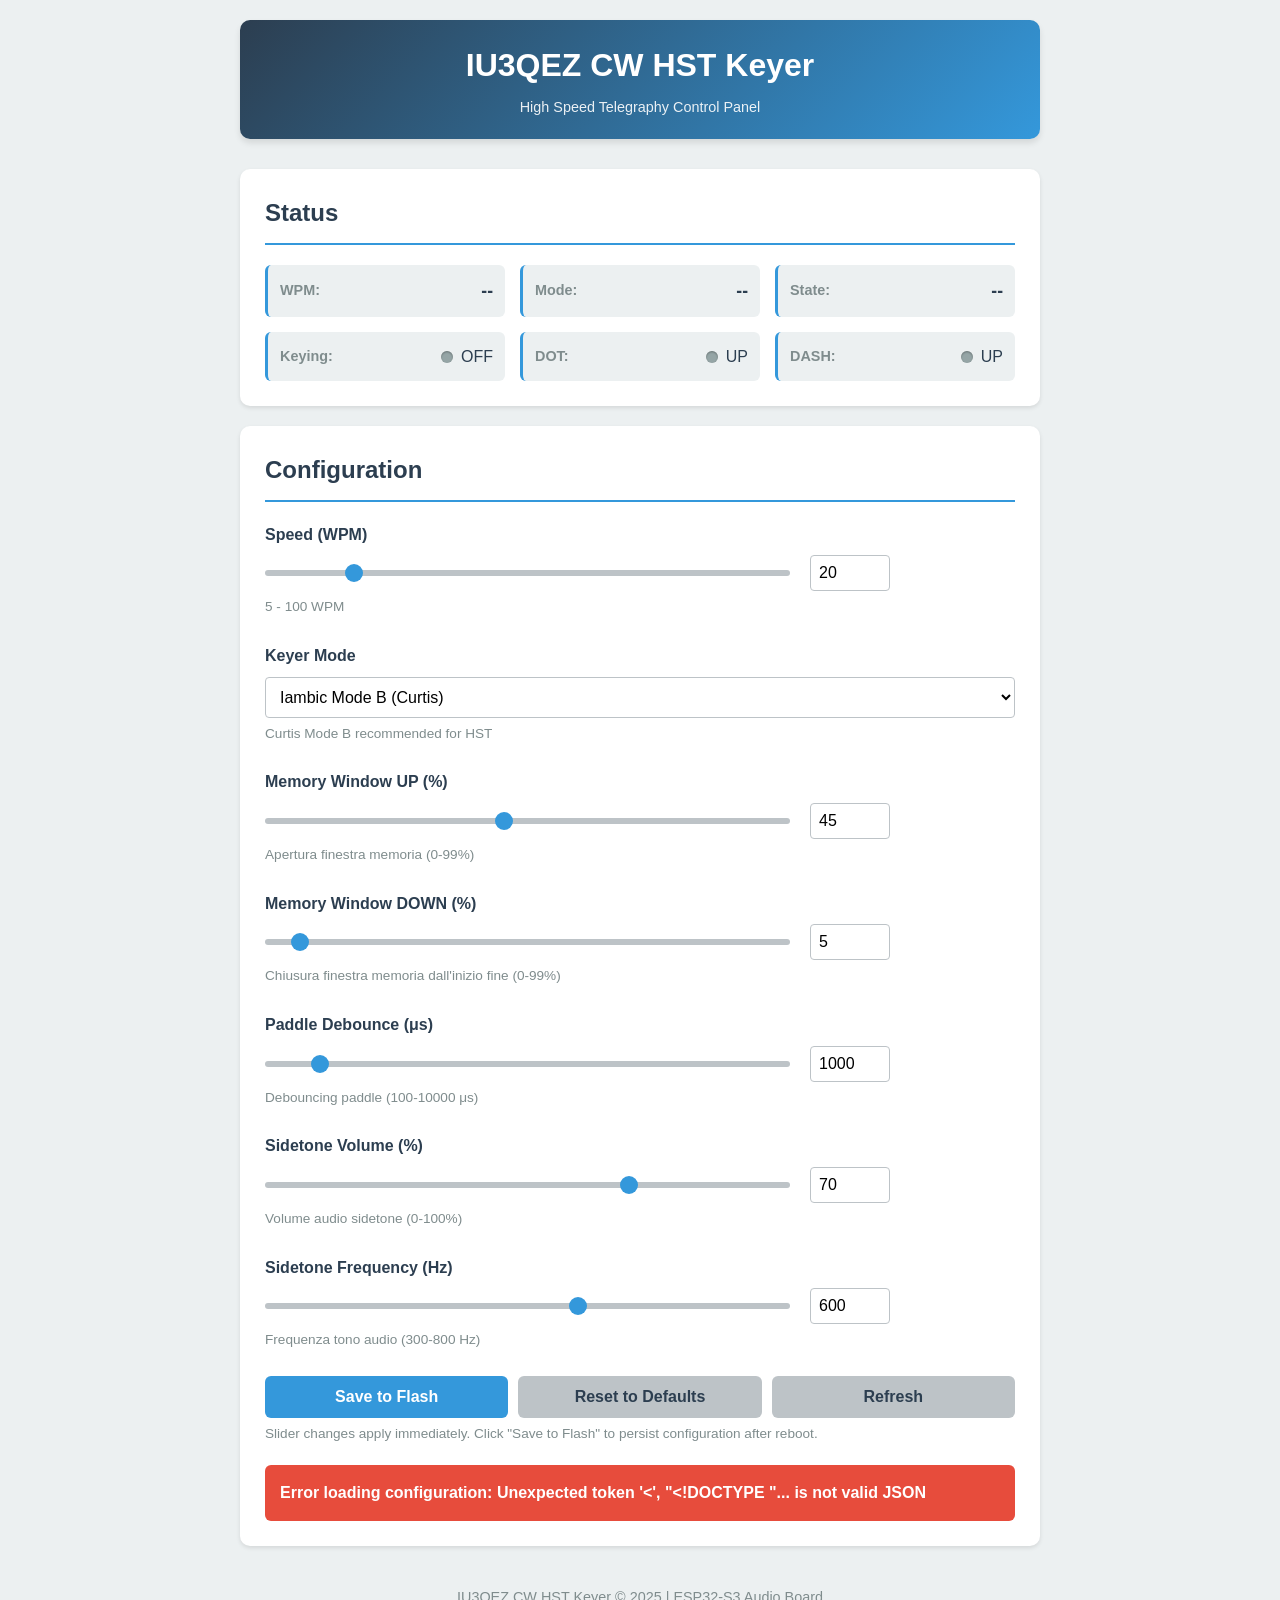
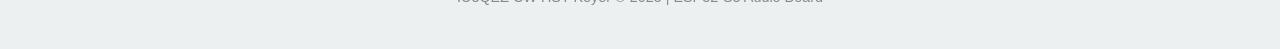
==== data/index.html @ 5731d92e "Add web interface, config persistence, and timeline event capture system Web Interface & Configurati" ====
<!DOCTYPE html>
<html lang="it">
<head>
    <meta charset="UTF-8">
    <meta name="viewport" content="width=device-width, initial-scale=1.0">
    <title>IU3QEZ CW HST Keyer</title>
    <link rel="stylesheet" href="style.css">
</head>
<body>
    <div class="container">
        <header>
            <h1>IU3QEZ CW HST Keyer</h1>
            <p class="subtitle">High Speed Telegraphy Control Panel</p>
        </header>

        <!-- Status Display -->
        <section class="status-section">
            <h2>Status</h2>
            <div class="status-grid">
                <div class="status-item">
                    <span class="status-label">WPM:</span>
                    <span class="status-value" id="status-wpm">--</span>
                </div>
                <div class="status-item">
                    <span class="status-label">Mode:</span>
                    <span class="status-value" id="status-mode">--</span>
                </div>
                <div class="status-item">
                    <span class="status-label">State:</span>
                    <span class="status-value" id="status-state">--</span>
                </div>
                <div class="status-item">
                    <span class="status-label">Keying:</span>
                    <span class="status-indicator" id="status-keying">
                        <span class="led" id="keying-led"></span>
                        <span id="keying-text">OFF</span>
                    </span>
                </div>
                <div class="status-item">
                    <span class="status-label">DOT:</span>
                    <span class="status-indicator">
                        <span class="led" id="dot-led"></span>
                        <span id="dot-text">UP</span>
                    </span>
                </div>
                <div class="status-item">
                    <span class="status-label">DASH:</span>
                    <span class="status-indicator">
                        <span class="led" id="dash-led"></span>
                        <span id="dash-text">UP</span>
                    </span>
                </div>
            </div>
        </section>

        <!-- Configuration Form -->
        <section class="config-section">
            <h2>Configuration</h2>
            <form id="config-form">
                <!-- WPM -->
                <div class="form-group">
                    <label for="wpm">Speed (WPM)</label>
                    <div class="range-input">
                        <input type="range" id="wpm" name="wpm" min="5" max="100" value="20" step="1">
                        <input type="number" id="wpm-value" min="5" max="100" value="20" step="1">
                    </div>
                    <span class="help-text">5 - 100 WPM</span>
                </div>

                <!-- Mode -->
                <div class="form-group">
                    <label for="mode">Keyer Mode</label>
                    <select id="mode" name="mode">
                        <option value="0">Straight Key</option>
                        <option value="1">Iambic Mode A</option>
                        <option value="2" selected>Iambic Mode B (Curtis)</option>
                        <option value="3">Ultimatic</option>
                    </select>
                    <span class="help-text">Curtis Mode B recommended for HST</span>
                </div>

                <!-- Memory Window UP -->
                <div class="form-group">
                    <label for="window-up">Memory Window UP (%)</label>
                    <div class="range-input">
                        <input type="range" id="window-up" name="window_up" min="0" max="99" value="45" step="1">
                        <input type="number" id="window-up-value" min="0" max="99" value="45" step="1">
                    </div>
                    <span class="help-text">Apertura finestra memoria (0-99%)</span>
                </div>

                <!-- Memory Window DOWN -->
                <div class="form-group">
                    <label for="window-down">Memory Window DOWN (%)</label>
                    <div class="range-input">
                        <input type="range" id="window-down" name="window_down" min="0" max="99" value="5" step="1">
                        <input type="number" id="window-down-value" min="0" max="99" value="5" step="1">
                    </div>
                    <span class="help-text">Chiusura finestra memoria dall'inizio fine (0-99%)</span>
                </div>

                <!-- Paddle Debounce -->
                <div class="form-group">
                    <label for="debounce">Paddle Debounce (μs)</label>
                    <div class="range-input">
                        <input type="range" id="debounce" name="debounce" min="100" max="10000" value="1000" step="100">
                        <input type="number" id="debounce-value" min="100" max="10000" value="1000" step="100">
                    </div>
                    <span class="help-text">Debouncing paddle (100-10000 μs)</span>
                </div>

                <!-- Sidetone Volume -->
                <div class="form-group">
                    <label for="volume">Sidetone Volume (%)</label>
                    <div class="range-input">
                        <input type="range" id="volume" name="volume" min="0" max="100" value="70" step="5">
                        <input type="number" id="volume-value" min="0" max="100" value="70" step="5">
                    </div>
                    <span class="help-text">Volume audio sidetone (0-100%)</span>
                </div>

                <!-- Sidetone Frequency -->
                <div class="form-group">
                    <label for="frequency">Sidetone Frequency (Hz)</label>
                    <div class="range-input">
                        <input type="range" id="frequency" name="frequency" min="300" max="800" value="600" step="10">
                        <input type="number" id="frequency-value" min="300" max="800" value="600" step="10">
                    </div>
                    <span class="help-text">Frequenza tono audio (300-800 Hz)</span>
                </div>

                <!-- Buttons -->
                <div class="form-actions">
                    <button type="button" class="btn btn-primary" id="btn-save">Save to Flash</button>
                    <button type="button" class="btn btn-secondary" id="btn-reset">Reset to Defaults</button>
                    <button type="button" class="btn btn-secondary" id="btn-refresh">Refresh</button>
                </div>
                <p class="help-text">Slider changes apply immediately. Click "Save to Flash" to persist configuration after reboot.</p>
            </form>

            <div id="message" class="message"></div>
        </section>

        <!-- Future: Timeline visualization will go here -->
        <section class="timeline-section" style="display: none;">
            <h2>Timeline (Coming Soon)</h2>
            <canvas id="timeline-canvas"></canvas>
        </section>

        <footer>
            <p>IU3QEZ CW HST Keyer &copy; 2025 | ESP32-S3 Audio Board</p>
        </footer>
    </div>

    <script src="app.js"></script>
</body>
</html>
---- data/style.css ----
/* IU3QEZ CW HST Keyer - Styles */

:root {
    --primary-color: #2c3e50;
    --secondary-color: #3498db;
    --success-color: #27ae60;
    --error-color: #e74c3c;
    --warning-color: #f39c12;
    --bg-color: #ecf0f1;
    --card-bg: #ffffff;
    --text-color: #2c3e50;
    --text-secondary: #7f8c8d;
    --border-color: #bdc3c7;
    --led-off: #95a5a6;
    --led-on: #27ae60;
}

* {
    margin: 0;
    padding: 0;
    box-sizing: border-box;
}

body {
    font-family: -apple-system, BlinkMacSystemFont, 'Segoe UI', Roboto, Oxygen, Ubuntu, Cantarell, sans-serif;
    background-color: var(--bg-color);
    color: var(--text-color);
    line-height: 1.6;
    padding: 20px;
}

.container {
    max-width: 800px;
    margin: 0 auto;
}

/* Header */
header {
    text-align: center;
    margin-bottom: 30px;
    padding: 20px;
    background: linear-gradient(135deg, var(--primary-color), var(--secondary-color));
    color: white;
    border-radius: 10px;
    box-shadow: 0 4px 6px rgba(0,0,0,0.1);
}

header h1 {
    font-size: 2rem;
    margin-bottom: 5px;
}

.subtitle {
    font-size: 0.9rem;
    opacity: 0.9;
}

/* Sections */
section {
    background: var(--card-bg);
    padding: 25px;
    margin-bottom: 20px;
    border-radius: 10px;
    box-shadow: 0 2px 4px rgba(0,0,0,0.1);
}

section h2 {
    font-size: 1.5rem;
    margin-bottom: 20px;
    color: var(--primary-color);
    border-bottom: 2px solid var(--secondary-color);
    padding-bottom: 10px;
}

/* Status Grid */
.status-grid {
    display: grid;
    grid-template-columns: repeat(auto-fit, minmax(200px, 1fr));
    gap: 15px;
}

.status-item {
    display: flex;
    justify-content: space-between;
    align-items: center;
    padding: 12px;
    background: var(--bg-color);
    border-radius: 6px;
    border-left: 3px solid var(--secondary-color);
}

.status-label {
    font-weight: 600;
    color: var(--text-secondary);
    font-size: 0.9rem;
}

.status-value {
    font-weight: 700;
    font-size: 1.1rem;
    color: var(--primary-color);
}

.status-indicator {
    display: flex;
    align-items: center;
    gap: 8px;
}

/* LED Indicator */
.led {
    width: 12px;
    height: 12px;
    border-radius: 50%;
    background-color: var(--led-off);
    box-shadow: inset 0 1px 2px rgba(0,0,0,0.3);
    transition: all 0.2s ease;
}

.led.active {
    background-color: var(--led-on);
    box-shadow: 0 0 8px var(--led-on), inset 0 1px 2px rgba(255,255,255,0.3);
}

/* Form */
.form-group {
    margin-bottom: 25px;
}

.form-group label {
    display: block;
    font-weight: 600;
    margin-bottom: 8px;
    color: var(--primary-color);
}

.form-group input[type="range"] {
    width: 70%;
    margin-right: 10px;
}

.form-group input[type="number"] {
    width: 80px;
    padding: 8px;
    border: 1px solid var(--border-color);
    border-radius: 4px;
    font-size: 1rem;
}

.form-group select {
    width: 100%;
    padding: 10px;
    border: 1px solid var(--border-color);
    border-radius: 4px;
    font-size: 1rem;
    background-color: white;
}

.range-input {
    display: flex;
    align-items: center;
    gap: 10px;
}

.help-text {
    display: block;
    font-size: 0.85rem;
    color: var(--text-secondary);
    margin-top: 5px;
}

/* Range slider styling */
input[type="range"] {
    -webkit-appearance: none;
    appearance: none;
    height: 6px;
    background: var(--border-color);
    border-radius: 3px;
    outline: none;
}

input[type="range"]::-webkit-slider-thumb {
    -webkit-appearance: none;
    appearance: none;
    width: 18px;
    height: 18px;
    background: var(--secondary-color);
    border-radius: 50%;
    cursor: pointer;
    transition: all 0.2s ease;
}

input[type="range"]::-webkit-slider-thumb:hover {
    background: var(--primary-color);
    transform: scale(1.1);
}

input[type="range"]::-moz-range-thumb {
    width: 18px;
    height: 18px;
    background: var(--secondary-color);
    border-radius: 50%;
    cursor: pointer;
    border: none;
    transition: all 0.2s ease;
}

input[type="range"]::-moz-range-thumb:hover {
    background: var(--primary-color);
    transform: scale(1.1);
}

/* Buttons */
.form-actions {
    display: flex;
    gap: 10px;
    margin-top: 25px;
}

.btn {
    padding: 12px 24px;
    border: none;
    border-radius: 6px;
    font-size: 1rem;
    font-weight: 600;
    cursor: pointer;
    transition: all 0.3s ease;
    flex: 1;
}

.btn-primary {
    background-color: var(--secondary-color);
    color: white;
}

.btn-primary:hover {
    background-color: var(--primary-color);
    transform: translateY(-2px);
    box-shadow: 0 4px 8px rgba(0,0,0,0.2);
}

.btn-secondary {
    background-color: var(--border-color);
    color: var(--text-color);
}

.btn-secondary:hover {
    background-color: var(--text-secondary);
    color: white;
}

/* Messages */
.message {
    display: none;
    padding: 15px;
    margin-top: 20px;
    border-radius: 6px;
    font-weight: 600;
}

.message.success {
    background-color: var(--success-color);
    color: white;
}

.message.error {
    background-color: var(--error-color);
    color: white;
}

/* Footer */
footer {
    text-align: center;
    padding: 20px;
    color: var(--text-secondary);
    font-size: 0.9rem;
}

/* Responsive */
@media (max-width: 600px) {
    header h1 {
        font-size: 1.5rem;
    }

    .status-grid {
        grid-template-columns: 1fr;
    }

    .form-actions {
        flex-direction: column;
    }

    .range-input {
        flex-direction: column;
        align-items: stretch;
    }

    .form-group input[type="range"] {
        width: 100%;
        margin-right: 0;
        margin-bottom: 10px;
    }

    .form-group input[type="number"] {
        width: 100%;
    }
}

/* Animation for status updates */
@keyframes pulse {
    0%, 100% { opacity: 1; }
    50% { opacity: 0.7; }
}

.status-value {
    animation: pulse 2s ease-in-out infinite;
}
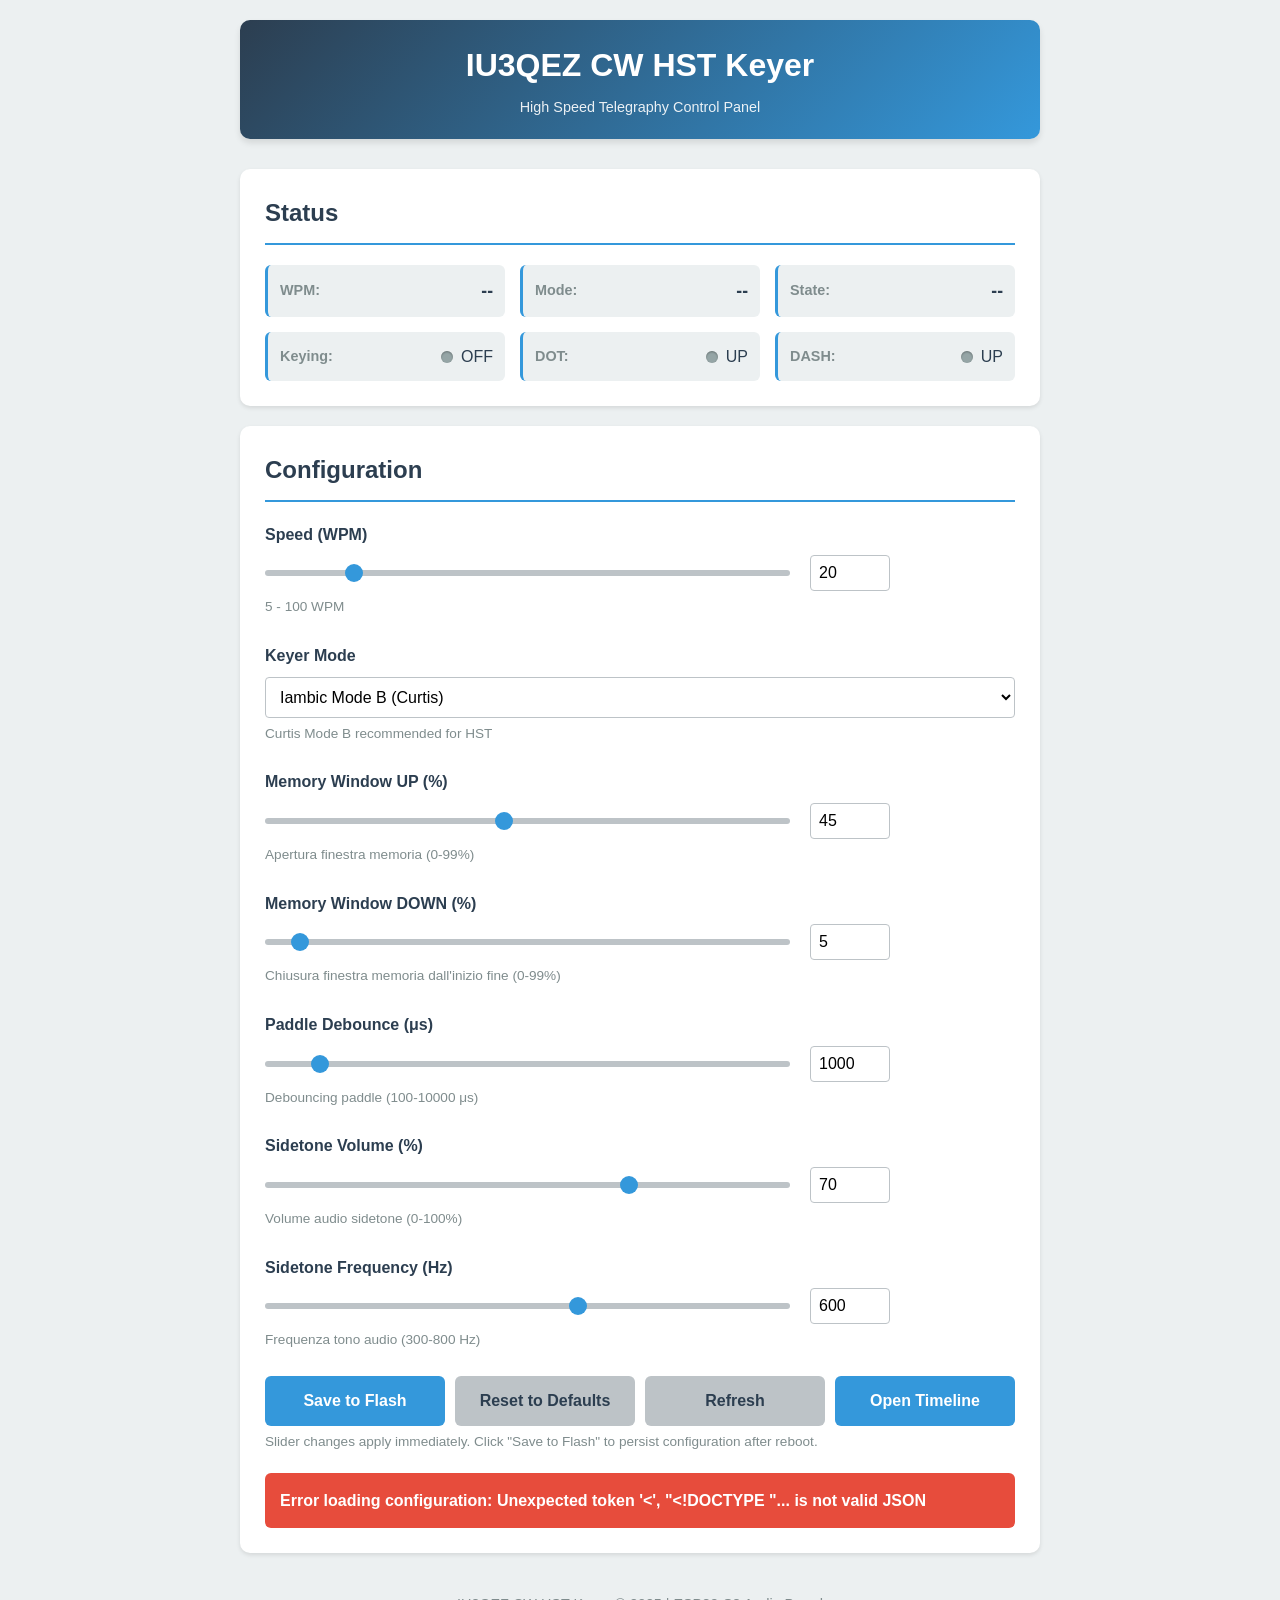
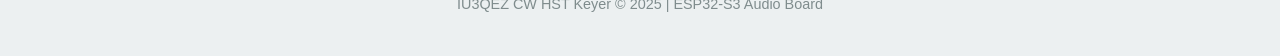
==== commit 2c656df1: "Optimize web interface: split pages and improve timeline visualization Web Interface Optimization: -" ====
--- a/data/index.html
+++ b/data/index.html
@@ -134,17 +134,12 @@
                     <button type="button" class="btn btn-primary" id="btn-save">Save to Flash</button>
                     <button type="button" class="btn btn-secondary" id="btn-reset">Reset to Defaults</button>
                     <button type="button" class="btn btn-secondary" id="btn-refresh">Refresh</button>
+                    <a href="timeline.html" class="btn btn-primary" style="text-align: center; text-decoration: none; display: inline-block;">Open Timeline</a>
                 </div>
                 <p class="help-text">Slider changes apply immediately. Click "Save to Flash" to persist configuration after reboot.</p>
             </form>
 
             <div id="message" class="message"></div>
-        </section>
-
-        <!-- Future: Timeline visualization will go here -->
-        <section class="timeline-section" style="display: none;">
-            <h2>Timeline (Coming Soon)</h2>
-            <canvas id="timeline-canvas"></canvas>
         </section>
 
         <footer>
--- a/data/style.css
+++ b/data/style.css
@@ -268,6 +268,7 @@
     color: white;
 }
 
+
 /* Footer */
 footer {
     text-align: center;
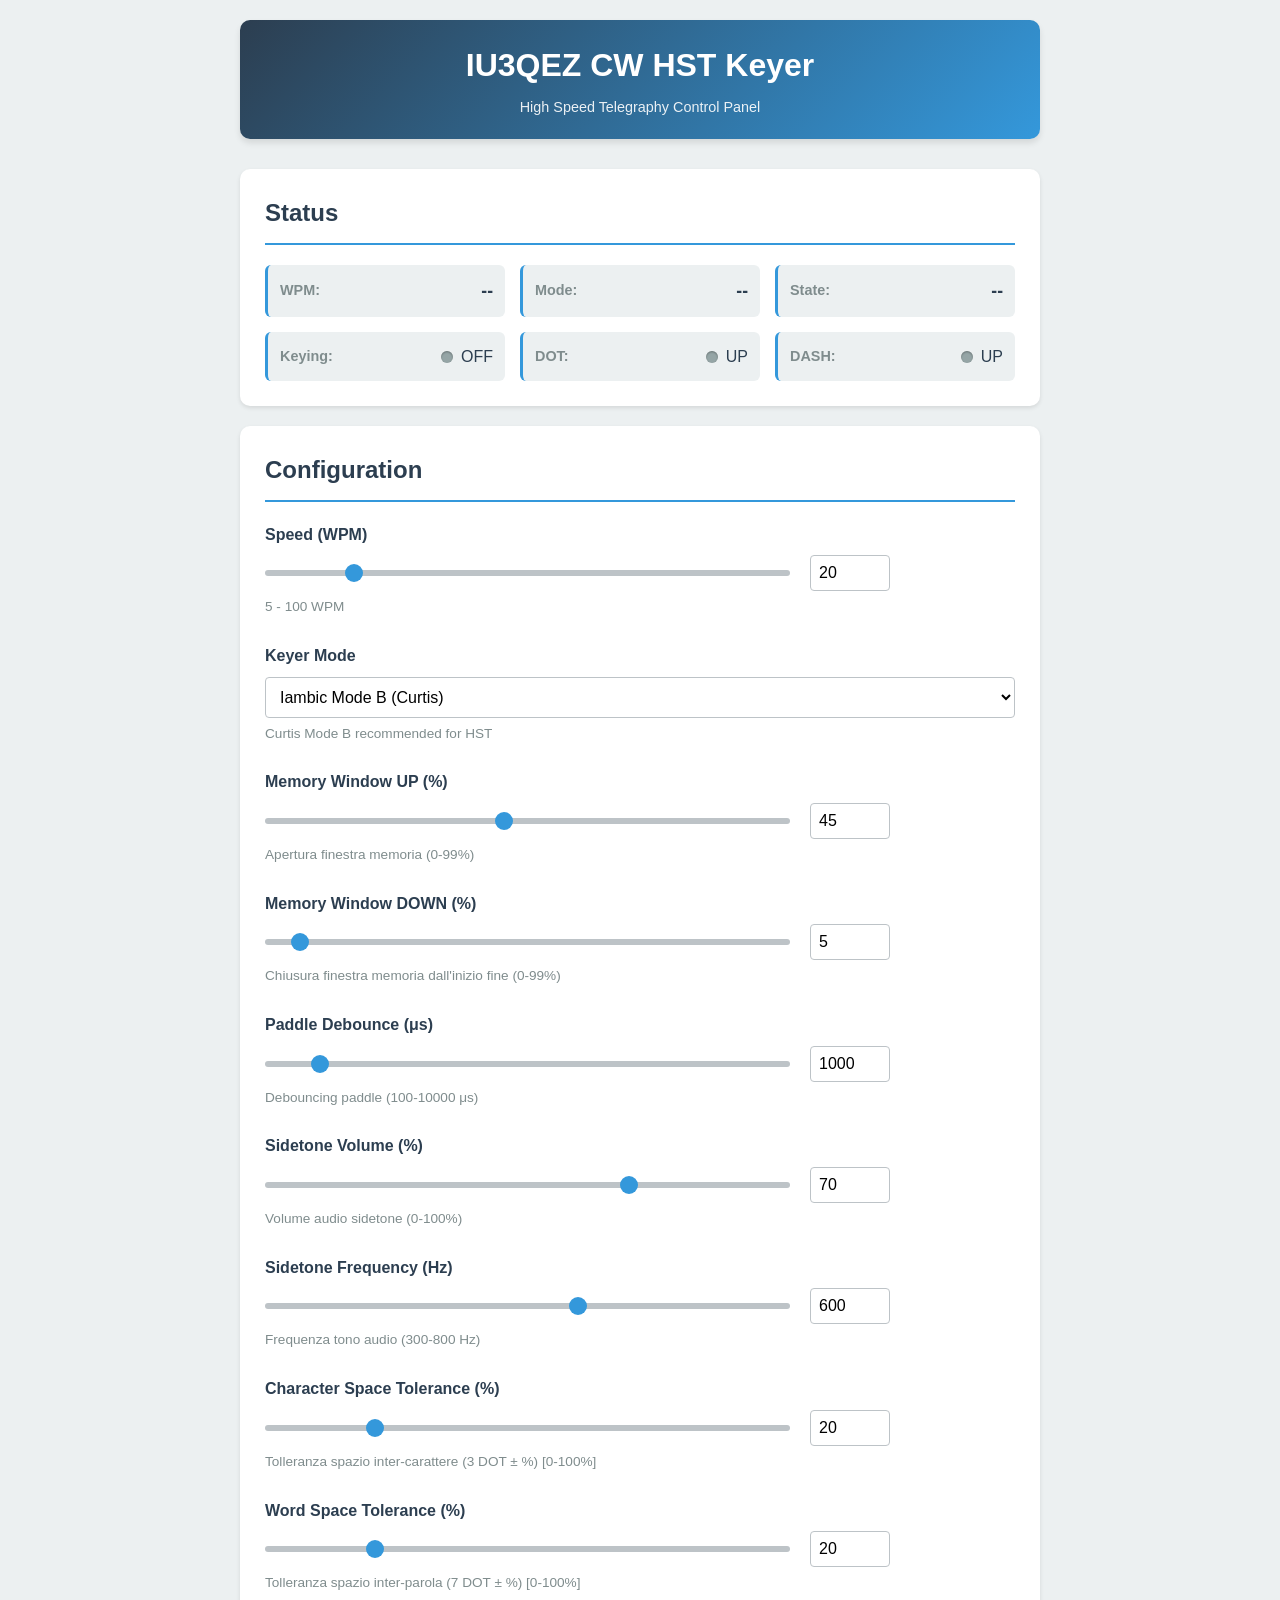
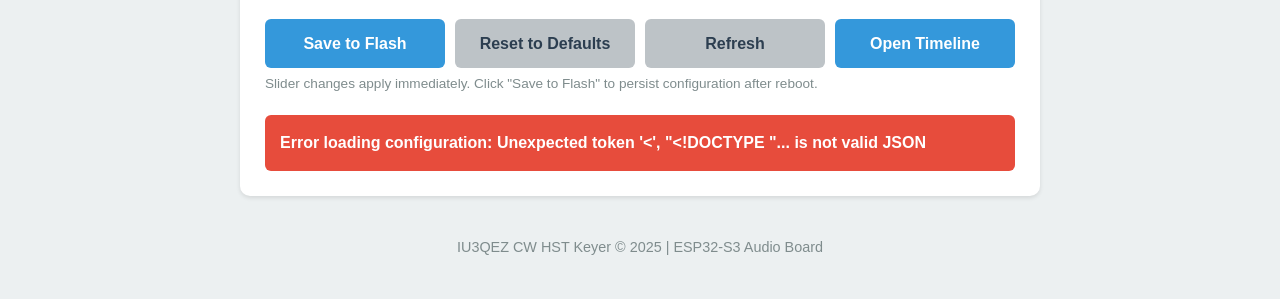
==== commit 1804bb3d: "Add decoder web interface and Canvas space visualization Web API Integration (src/web_server.{h,cpp}" ====
--- a/data/index.html
+++ b/data/index.html
@@ -129,6 +129,26 @@
                     <span class="help-text">Frequenza tono audio (300-800 Hz)</span>
                 </div>
 
+                <!-- Decoder: Character Space Tolerance -->
+                <div class="form-group">
+                    <label for="char_space_tolerance">Character Space Tolerance (%)</label>
+                    <div class="range-input">
+                        <input type="range" id="char_space_tolerance" name="char_space_tolerance" min="0" max="100" value="20" step="5">
+                        <input type="number" id="char_space_tolerance-value" min="0" max="100" value="20" step="5">
+                    </div>
+                    <span class="help-text">Tolleranza spazio inter-carattere (3 DOT ± %) [0-100%]</span>
+                </div>
+
+                <!-- Decoder: Word Space Tolerance -->
+                <div class="form-group">
+                    <label for="word_space_tolerance">Word Space Tolerance (%)</label>
+                    <div class="range-input">
+                        <input type="range" id="word_space_tolerance" name="word_space_tolerance" min="0" max="100" value="20" step="5">
+                        <input type="number" id="word_space_tolerance-value" min="0" max="100" value="20" step="5">
+                    </div>
+                    <span class="help-text">Tolleranza spazio inter-parola (7 DOT ± %) [0-100%]</span>
+                </div>
+
                 <!-- Buttons -->
                 <div class="form-actions">
                     <button type="button" class="btn btn-primary" id="btn-save">Save to Flash</button>
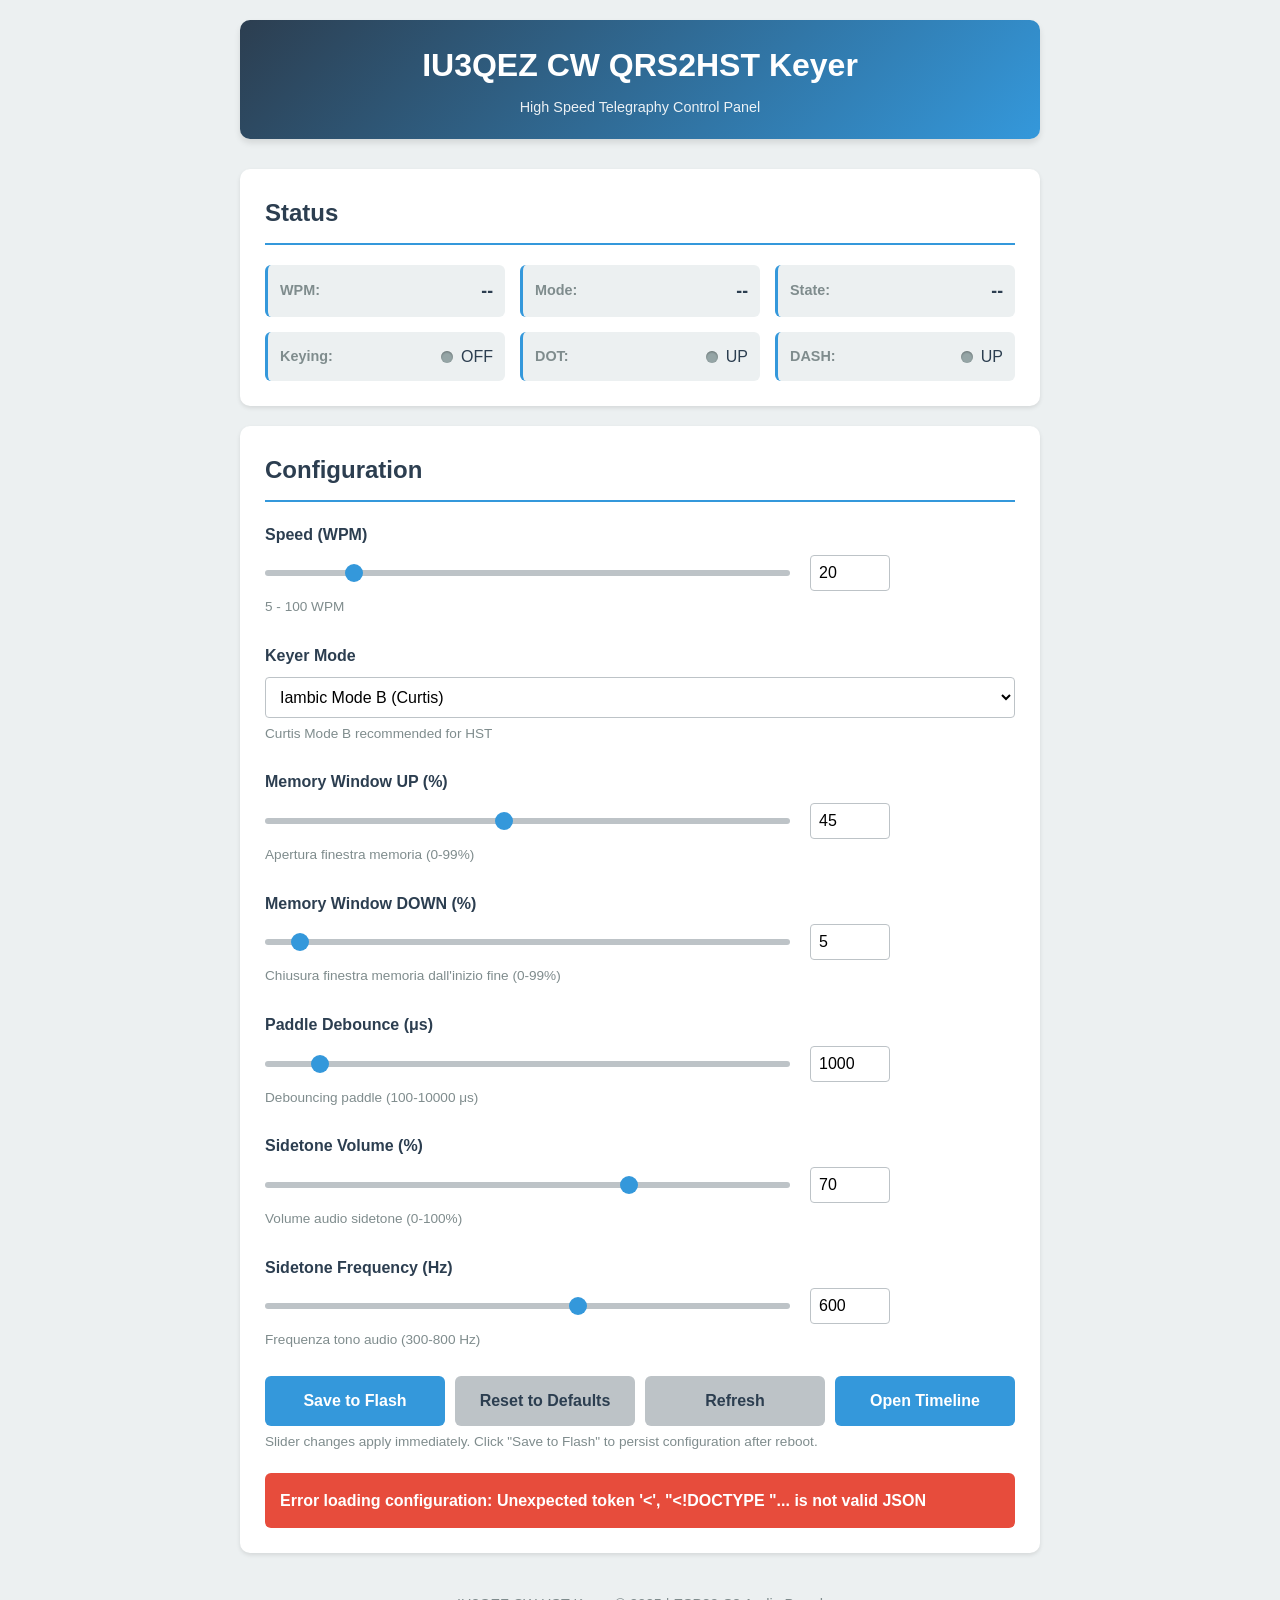
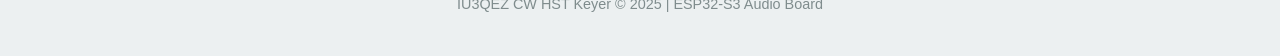
==== commit 43c982af: "Rename keyer from 'CW HST' to 'CW QRS2HST' Updated branding across all project files: - settings.h: " ====
--- a/data/index.html
+++ b/data/index.html
@@ -3,13 +3,13 @@
 <head>
     <meta charset="UTF-8">
     <meta name="viewport" content="width=device-width, initial-scale=1.0">
-    <title>IU3QEZ CW HST Keyer</title>
+    <title>IU3QEZ CW QRS2HST Keyer</title>
     <link rel="stylesheet" href="style.css">
 </head>
 <body>
     <div class="container">
         <header>
-            <h1>IU3QEZ CW HST Keyer</h1>
+            <h1>IU3QEZ CW QRS2HST Keyer</h1>
             <p class="subtitle">High Speed Telegraphy Control Panel</p>
         </header>
 
@@ -129,26 +129,6 @@
                     <span class="help-text">Frequenza tono audio (300-800 Hz)</span>
                 </div>
 
-                <!-- Decoder: Character Space Tolerance -->
-                <div class="form-group">
-                    <label for="char_space_tolerance">Character Space Tolerance (%)</label>
-                    <div class="range-input">
-                        <input type="range" id="char_space_tolerance" name="char_space_tolerance" min="0" max="100" value="20" step="5">
-                        <input type="number" id="char_space_tolerance-value" min="0" max="100" value="20" step="5">
-                    </div>
-                    <span class="help-text">Tolleranza spazio inter-carattere (3 DOT ± %) [0-100%]</span>
-                </div>
-
-                <!-- Decoder: Word Space Tolerance -->
-                <div class="form-group">
-                    <label for="word_space_tolerance">Word Space Tolerance (%)</label>
-                    <div class="range-input">
-                        <input type="range" id="word_space_tolerance" name="word_space_tolerance" min="0" max="100" value="20" step="5">
-                        <input type="number" id="word_space_tolerance-value" min="0" max="100" value="20" step="5">
-                    </div>
-                    <span class="help-text">Tolleranza spazio inter-parola (7 DOT ± %) [0-100%]</span>
-                </div>
-
                 <!-- Buttons -->
                 <div class="form-actions">
                     <button type="button" class="btn btn-primary" id="btn-save">Save to Flash</button>
--- a/data/style.css
+++ b/data/style.css
@@ -1,4 +1,4 @@
-/* IU3QEZ CW HST Keyer - Styles */
+/* IU3QEZ CW QRS2HST Keyer - Styles */
 
 :root {
     --primary-color: #2c3e50;
